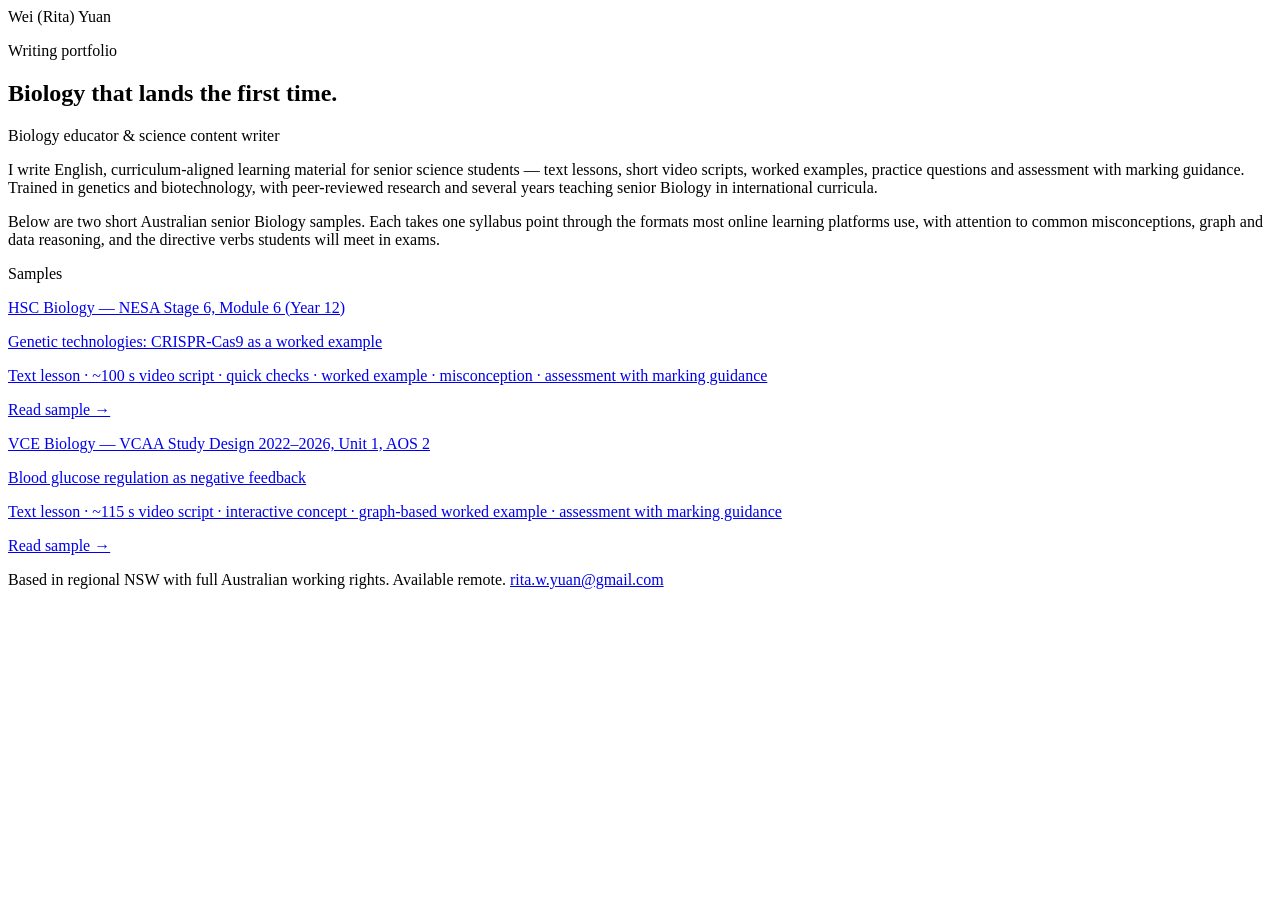
==== index.html @ 73a4fca0 "Add initial index.html for writing portfolio This is the initial commit of the HTML file containing " ====
<!doctype html>
<html lang="en">
<head>
<meta charset="utf-8">
<meta name="viewport" content="width=device-width, initial-scale=1">
<title>Wei (Rita) Yuan — Biology educator &amp; science content writer</title>
<meta name="description" content="Writing portfolio of Wei (Rita) Yuan: HSC and VCE Biology samples, video scripts, worked examples, assessment with marking guidance.">
<link rel="preconnect" href="https://fonts.googleapis.com">
<link rel="preconnect" href="https://fonts.gstatic.com" crossorigin>
<link href="https://fonts.googleapis.com/css2?family=Fraunces:opsz,wght@9..144,300..600&family=Source+Serif+4:opsz,wght@8..60,300..600&family=Inter:wght@400;500;600&display=swap" rel="stylesheet">
<link rel="stylesheet" href="styles.css">
</head>
<body>
<nav class="container nav">
  <span class="name">Wei (Rita) Yuan</span>
</nav>

<main>

  <section class="container hero">
    <p class="eyebrow">Writing portfolio</p>
    <h1>Biology that lands the first time.</h1>
    <p class="role">Biology educator &amp; science content writer</p>
    <div class="lede">
      <p>I write English, curriculum-aligned learning material for senior science students — text lessons, short video scripts, worked examples, practice questions and assessment with marking guidance. Trained in genetics and biotechnology, with peer-reviewed research and several years teaching senior Biology in international curricula.</p>
      <p>Below are two short Australian senior Biology samples. Each takes one syllabus point through the formats most online learning platforms use, with attention to common misconceptions, graph and data reasoning, and the directive verbs students will meet in exams.</p>
    </div>
  </section>

  <section class="container samples">
    <p class="eyebrow">Samples</p>

    <a class="sample-card" href="hsc.html">
      <p class="meta">HSC Biology — NESA Stage 6, Module 6 (Year 12)</p>
      <p class="title">Genetic technologies: CRISPR-Cas9 as a worked example</p>
      <p class="formats">Text lesson · ~100&nbsp;s video script · quick checks · worked example · misconception · assessment with marking guidance</p>
      <span class="arrow">Read sample →</span>
    </a>

    <a class="sample-card" href="vce.html">
      <p class="meta">VCE Biology — VCAA Study Design 2022–2026, Unit 1, AOS 2</p>
      <p class="title">Blood glucose regulation as negative feedback</p>
      <p class="formats">Text lesson · ~115&nbsp;s video script · interactive concept · graph-based worked example · assessment with marking guidance</p>
      <span class="arrow">Read sample →</span>
    </a>
  </section>

  <section class="container about">
    <p>Based in regional NSW with full Australian working rights. Available remote. <a href="mailto:rita.w.yuan@gmail.com">rita.w.yuan@gmail.com</a></p>
  </section>

</main>

</body>
</html>
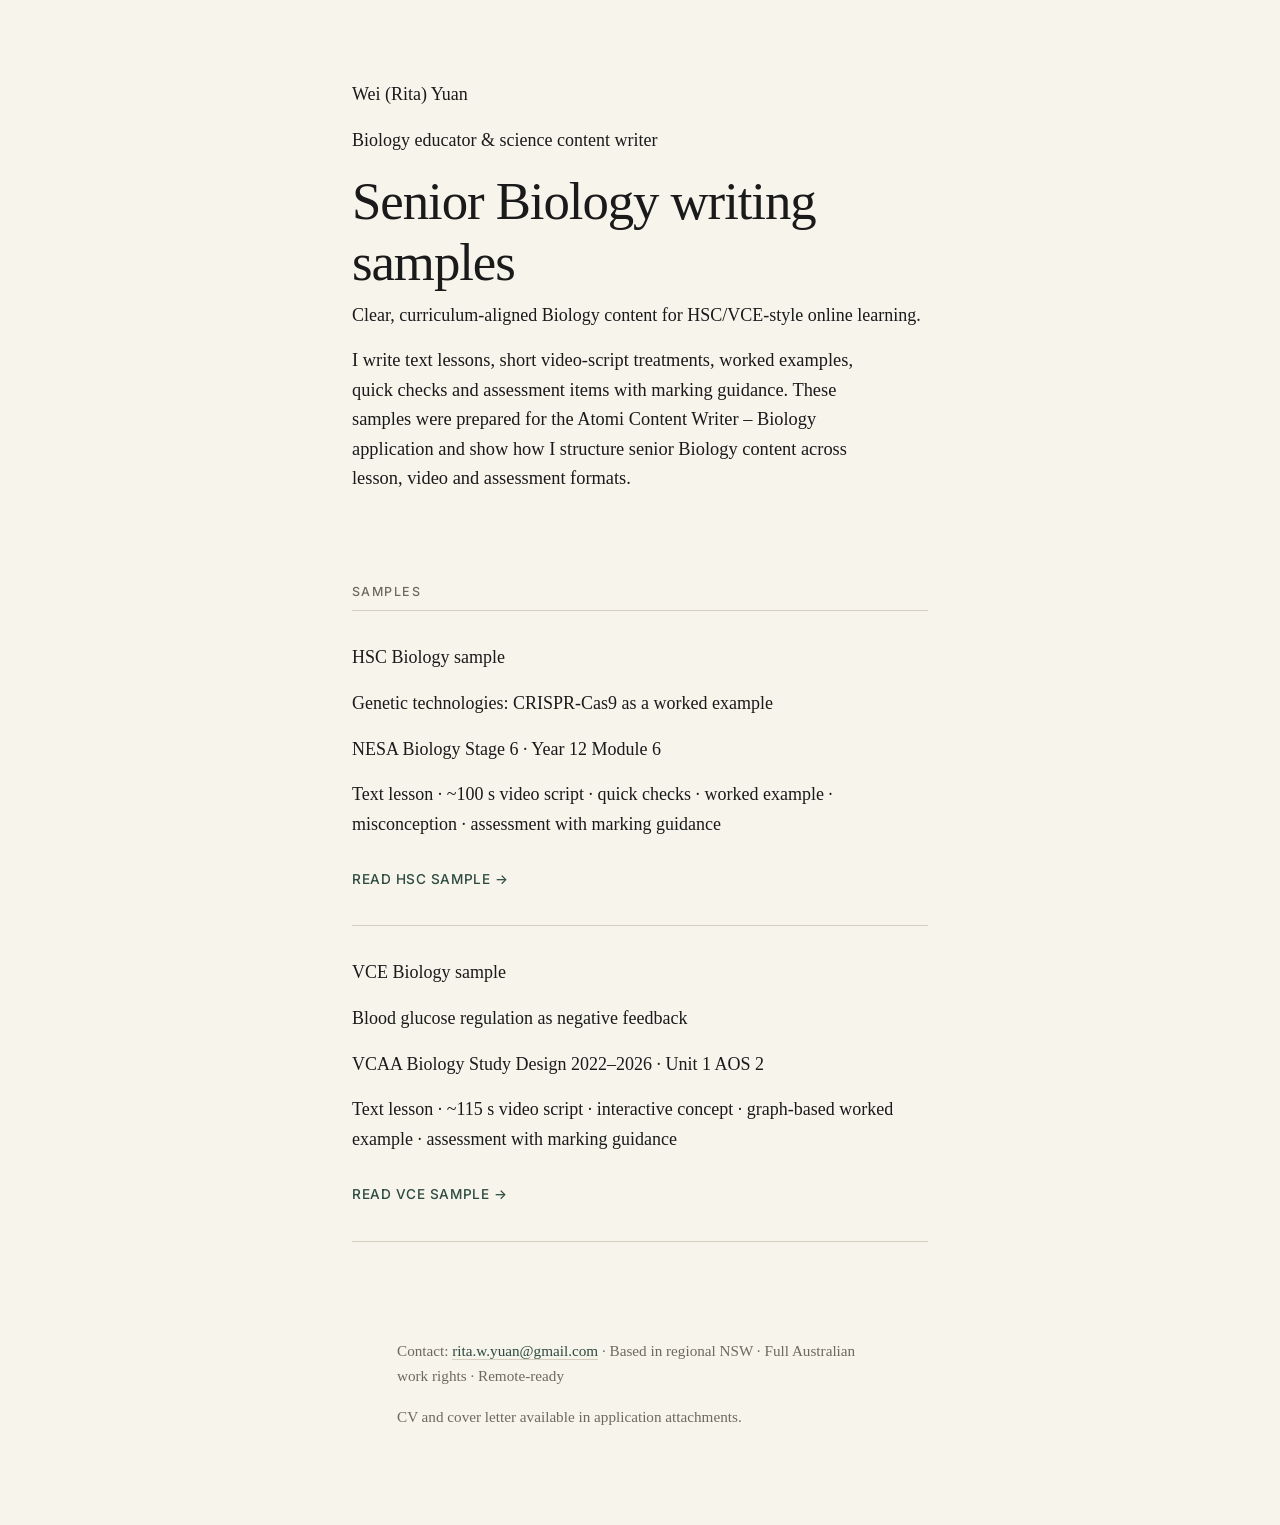
==== commit 803a4708: "Polish index.html: Inter font, formal heading, shorter intro, clearer card hierarchy, fuller footer" ====
--- a/index.html
+++ b/index.html
@@ -3,27 +3,24 @@
 <head>
 <meta charset="utf-8">
 <meta name="viewport" content="width=device-width, initial-scale=1">
-<title>Wei (Rita) Yuan — Biology educator &amp; science content writer</title>
-<meta name="description" content="Writing portfolio of Wei (Rita) Yuan: HSC and VCE Biology samples, video scripts, worked examples, assessment with marking guidance.">
+<title>Wei (Rita) Yuan — Senior Biology writing samples</title>
+<meta name="description" content="Senior Biology writing samples by Wei (Rita) Yuan: HSC and VCE curriculum-aligned lessons, video scripts, worked examples, and assessment with marking guidance.">
 <link rel="preconnect" href="https://fonts.googleapis.com">
 <link rel="preconnect" href="https://fonts.gstatic.com" crossorigin>
-<link href="https://fonts.googleapis.com/css2?family=Fraunces:opsz,wght@9..144,300..600&family=Source+Serif+4:opsz,wght@8..60,300..600&family=Inter:wght@400;500;600&display=swap" rel="stylesheet">
+<link href="https://fonts.googleapis.com/css2?family=Inter:wght@400;500;600;700&display=swap" rel="stylesheet">
 <link rel="stylesheet" href="styles.css">
 </head>
 <body>
-<nav class="container nav">
-  <span class="name">Wei (Rita) Yuan</span>
-</nav>
 
 <main>
 
   <section class="container hero">
-    <p class="eyebrow">Writing portfolio</p>
-    <h1>Biology that lands the first time.</h1>
-    <p class="role">Biology educator &amp; science content writer</p>
+    <p class="author-name">Wei (Rita) Yuan</p>
+    <p class="author-role">Biology educator &amp; science content writer</p>
+    <h1>Senior Biology writing samples</h1>
+    <p class="tagline">Clear, curriculum-aligned Biology content for HSC/VCE-style online learning.</p>
     <div class="lede">
-      <p>I write English, curriculum-aligned learning material for senior science students — text lessons, short video scripts, worked examples, practice questions and assessment with marking guidance. Trained in genetics and biotechnology, with peer-reviewed research and several years teaching senior Biology in international curricula.</p>
-      <p>Below are two short Australian senior Biology samples. Each takes one syllabus point through the formats most online learning platforms use, with attention to common misconceptions, graph and data reasoning, and the directive verbs students will meet in exams.</p>
+      <p>I write text lessons, short video-script treatments, worked examples, quick checks and assessment items with marking guidance. These samples were prepared for the Atomi Content Writer – Biology application and show how I structure senior Biology content across lesson, video and assessment formats.</p>
     </div>
   </section>
 
@@ -31,22 +28,25 @@
     <p class="eyebrow">Samples</p>
 
     <a class="sample-card" href="hsc.html">
-      <p class="meta">HSC Biology — NESA Stage 6, Module 6 (Year 12)</p>
-      <p class="title">Genetic technologies: CRISPR-Cas9 as a worked example</p>
-      <p class="formats">Text lesson · ~100&nbsp;s video script · quick checks · worked example · misconception · assessment with marking guidance</p>
-      <span class="arrow">Read sample →</span>
+      <p class="card-title">HSC Biology sample</p>
+      <p class="card-topic">Genetic technologies: CRISPR-Cas9 as a worked example</p>
+      <p class="card-meta">NESA Biology Stage 6 · Year 12 Module 6</p>
+      <p class="card-formats">Text lesson · ~100&nbsp;s video script · quick checks · worked example · misconception · assessment with marking guidance</p>
+      <span class="arrow">Read HSC sample →</span>
     </a>
 
     <a class="sample-card" href="vce.html">
-      <p class="meta">VCE Biology — VCAA Study Design 2022–2026, Unit 1, AOS 2</p>
-      <p class="title">Blood glucose regulation as negative feedback</p>
-      <p class="formats">Text lesson · ~115&nbsp;s video script · interactive concept · graph-based worked example · assessment with marking guidance</p>
-      <span class="arrow">Read sample →</span>
+      <p class="card-title">VCE Biology sample</p>
+      <p class="card-topic">Blood glucose regulation as negative feedback</p>
+      <p class="card-meta">VCAA Biology Study Design 2022–2026 · Unit 1 AOS 2</p>
+      <p class="card-formats">Text lesson · ~115&nbsp;s video script · interactive concept · graph-based worked example · assessment with marking guidance</p>
+      <span class="arrow">Read VCE sample →</span>
     </a>
   </section>
 
   <section class="container about">
-    <p>Based in regional NSW with full Australian working rights. Available remote. <a href="mailto:rita.w.yuan@gmail.com">rita.w.yuan@gmail.com</a></p>
+    <p>Contact: <a href="mailto:rita.w.yuan@gmail.com">rita.w.yuan@gmail.com</a> · Based in regional NSW · Full Australian work rights · Remote-ready</p>
+    <p class="about-note">CV and cover letter available in application attachments.</p>
   </section>
 
 </main>
--- a/styles.css
+++ b/styles.css
@@ -0,0 +1,337 @@
+/* ---------- tokens ---------- */
+:root {
+  --bg: #F7F4EC;
+  --ink: #1A1A1A;
+  --ink-muted: #6E6960;
+  --accent: #2C4A3E;
+  --accent-soft: #EFE9D5;
+  --rule: #D4CEBE;
+  --callout-bg: #F1ECDC;
+  --callout-rule: #C9B97A;
+  --misc-bg: #EDE6D2;
+
+  --serif-display: 'Fraunces', Georgia, 'Times New Roman', serif;
+  --serif-body: 'Source Serif 4', Georgia, 'Times New Roman', serif;
+  --sans: 'Inter', -apple-system, BlinkMacSystemFont, 'Segoe UI', sans-serif;
+
+  --measure: 64ch;
+  --gap: 1.25rem;
+}
+
+/* ---------- reset / base ---------- */
+*, *::before, *::after { box-sizing: border-box; }
+html { -webkit-text-size-adjust: 100%; }
+body {
+  margin: 0;
+  background: var(--bg);
+  color: var(--ink);
+  font-family: var(--serif-body);
+  font-size: 18px;
+  line-height: 1.65;
+  font-weight: 400;
+  -webkit-font-smoothing: antialiased;
+  font-feature-settings: 'kern', 'liga';
+}
+
+/* ---------- layout ---------- */
+.container {
+  max-width: var(--measure);
+  margin: 0 auto;
+  padding: 0 1.5rem;
+}
+.wide { max-width: 80ch; }
+
+/* ---------- nav ---------- */
+.nav {
+  padding: 1.5rem 0 0;
+  font-family: var(--sans);
+  font-size: 0.82rem;
+  letter-spacing: 0.04em;
+  color: var(--ink-muted);
+  text-transform: uppercase;
+}
+.nav a { color: var(--ink-muted); text-decoration: none; border-bottom: 1px solid transparent; }
+.nav a:hover { color: var(--ink); border-bottom-color: var(--ink); }
+.nav .name { color: var(--ink); }
+.nav .back { display: inline-block; margin-top: 0.25rem; }
+
+/* ---------- type ---------- */
+h1, h2, h3, h4 {
+  font-family: var(--serif-display);
+  font-weight: 500;
+  color: var(--ink);
+  margin: 2.25rem 0 0.75rem;
+  line-height: 1.15;
+  letter-spacing: -0.01em;
+  font-variation-settings: 'opsz' 36, 'SOFT' 30;
+}
+h1 {
+  font-size: clamp(2.2rem, 4.6vw, 3.3rem);
+  font-weight: 400;
+  letter-spacing: -0.02em;
+  margin: 0 0 0.5rem;
+  font-variation-settings: 'opsz' 144, 'SOFT' 50;
+}
+h2 {
+  font-size: clamp(1.5rem, 2.6vw, 1.85rem);
+  margin-top: 3rem;
+  padding-top: 1.5rem;
+  border-top: 1px solid var(--rule);
+}
+h3 {
+  font-size: 1.2rem;
+  font-weight: 600;
+  margin-top: 2rem;
+}
+h4 {
+  font-size: 1rem;
+  font-weight: 600;
+  margin-top: 1.5rem;
+}
+p { margin: 0 0 1rem; }
+strong { font-weight: 600; color: var(--ink); }
+em { font-style: italic; }
+
+/* ---------- eyebrow / labels ---------- */
+.eyebrow {
+  font-family: var(--sans);
+  font-size: 0.78rem;
+  letter-spacing: 0.12em;
+  text-transform: uppercase;
+  color: var(--ink-muted);
+  margin: 0 0 0.5rem;
+  font-weight: 500;
+}
+
+/* ---------- landing-specific ---------- */
+.hero {
+  padding: 5rem 0 3.5rem;
+}
+.hero .role {
+  font-family: var(--serif-display);
+  font-size: clamp(1.1rem, 1.8vw, 1.3rem);
+  color: var(--ink-muted);
+  font-style: italic;
+  font-weight: 400;
+  margin: 0 0 2rem;
+}
+.lede {
+  font-size: 1.15rem;
+  line-height: 1.6;
+  color: var(--ink);
+  max-width: 58ch;
+}
+.lede p { margin-bottom: 1rem; }
+
+.samples {
+  padding: 1rem 0 4rem;
+}
+.sample-card {
+  display: block;
+  text-decoration: none;
+  color: var(--ink);
+  padding: 2rem 0;
+  border-top: 1px solid var(--rule);
+  transition: padding-left 0.2s ease;
+}
+.sample-card:last-of-type { border-bottom: 1px solid var(--rule); }
+.sample-card:hover { padding-left: 0.5rem; }
+.sample-card .title {
+  font-family: var(--serif-display);
+  font-size: 1.6rem;
+  font-weight: 500;
+  margin: 0.5rem 0 0.4rem;
+  line-height: 1.25;
+  letter-spacing: -0.01em;
+}
+.sample-card .meta {
+  font-family: var(--sans);
+  font-size: 0.85rem;
+  color: var(--ink-muted);
+  margin: 0 0 0.75rem;
+}
+.sample-card .formats {
+  font-size: 0.95rem;
+  color: var(--ink-muted);
+  font-style: italic;
+}
+.sample-card .arrow {
+  display: inline-block;
+  margin-top: 0.75rem;
+  font-family: var(--sans);
+  font-size: 0.85rem;
+  letter-spacing: 0.04em;
+  text-transform: uppercase;
+  color: var(--accent);
+  font-weight: 500;
+}
+.sample-card:hover .arrow { color: var(--ink); }
+
+.about {
+  padding: 2rem 0 5rem;
+  color: var(--ink-muted);
+  font-size: 0.95rem;
+}
+.about a { color: var(--accent); text-decoration: none; border-bottom: 1px solid var(--rule); }
+.about a:hover { border-bottom-color: var(--accent); }
+
+/* ---------- sample page typography ---------- */
+.sample-header {
+  padding: 2rem 0 3rem;
+  border-bottom: 1px solid var(--rule);
+  margin-bottom: 2.5rem;
+}
+.sample-header h1 {
+  font-size: clamp(1.8rem, 3.6vw, 2.6rem);
+  margin: 0.4rem 0 0.6rem;
+}
+.sample-header .subtitle {
+  font-family: var(--serif-display);
+  font-style: italic;
+  font-size: 1.15rem;
+  color: var(--ink-muted);
+  margin: 0;
+  font-weight: 400;
+}
+
+.prose ul, .prose ol {
+  margin: 0 0 1rem;
+  padding-left: 1.4rem;
+}
+.prose li { margin: 0.3rem 0; }
+
+.prose blockquote {
+  margin: 1.5rem 0;
+  padding: 0.25rem 0 0.25rem 1.25rem;
+  border-left: 3px solid var(--accent);
+  font-family: var(--serif-display);
+  font-style: italic;
+  font-size: 1.1rem;
+  color: var(--ink);
+  line-height: 1.5;
+}
+.prose blockquote p { margin: 0.5rem 0; }
+
+.prose code {
+  font-family: 'JetBrains Mono', ui-monospace, SFMono-Regular, Menlo, monospace;
+  font-size: 0.9em;
+  background: var(--accent-soft);
+  padding: 0.05em 0.35em;
+  border-radius: 2px;
+}
+
+.prose hr {
+  border: none;
+  border-top: 1px solid var(--rule);
+  margin: 2.5rem 0;
+}
+
+/* ---------- callouts (the signature element) ---------- */
+.callout {
+  margin: 1.75rem 0;
+  padding: 1rem 1.25rem 0.5rem;
+  background: var(--callout-bg);
+  border-left: 3px solid var(--callout-rule);
+  position: relative;
+}
+.callout .label {
+  font-family: var(--sans);
+  font-size: 0.72rem;
+  letter-spacing: 0.12em;
+  text-transform: uppercase;
+  color: var(--accent);
+  font-weight: 600;
+  display: block;
+  margin-bottom: 0.4rem;
+}
+.callout p { margin: 0.4rem 0; }
+.callout p:last-child { margin-bottom: 0.5rem; }
+
+.callout.misconception { background: var(--misc-bg); border-left-color: #B85C3E; }
+.callout.misconception .label { color: #8A3F26; }
+
+.callout.worked { background: #ECECDB; border-left-color: var(--accent); }
+.callout.worked .label { color: var(--accent); }
+
+.callout.exam-trap { background: #ECE7D2; border-left-color: #6B5A2E; }
+.callout.exam-trap .label { color: #6B5A2E; }
+
+/* ---------- tables ---------- */
+.prose table {
+  width: 100%;
+  border-collapse: collapse;
+  margin: 1.5rem 0;
+  font-size: 0.94rem;
+  border-top: 1px solid var(--ink);
+  border-bottom: 1px solid var(--ink);
+}
+.prose th, .prose td {
+  text-align: left;
+  padding: 0.7rem 0.75rem;
+  vertical-align: top;
+  border-bottom: 1px solid var(--rule);
+}
+.prose th {
+  font-family: var(--sans);
+  font-size: 0.78rem;
+  letter-spacing: 0.06em;
+  text-transform: uppercase;
+  font-weight: 600;
+  color: var(--ink);
+  background: transparent;
+}
+.prose tbody tr:last-child td { border-bottom: none; }
+.prose td:first-child {
+  font-family: var(--sans);
+  font-size: 0.85rem;
+  color: var(--ink-muted);
+  white-space: nowrap;
+  font-variant-numeric: tabular-nums;
+  width: 4.5rem;
+}
+
+/* video script table specific */
+.script-table td:nth-child(2) { font-family: var(--serif-body); }
+.script-table td:nth-child(3) {
+  font-family: var(--sans);
+  font-size: 0.85rem;
+  color: var(--ink-muted);
+  font-style: italic;
+}
+
+/* assessment marking guide table */
+.prose details {
+  margin: 1rem 0;
+}
+
+/* ---------- footer ---------- */
+.footer {
+  padding: 3rem 0 4rem;
+  font-family: var(--sans);
+  font-size: 0.85rem;
+  color: var(--ink-muted);
+  border-top: 1px solid var(--rule);
+  margin-top: 4rem;
+}
+.footer p { margin: 0.3rem 0; }
+.footer a { color: var(--ink-muted); text-decoration: none; border-bottom: 1px solid var(--rule); }
+.footer a:hover { color: var(--ink); border-bottom-color: var(--ink); }
+
+/* ---------- responsive ---------- */
+@media (max-width: 640px) {
+  body { font-size: 17px; }
+  .hero { padding: 3rem 0 2.5rem; }
+  .prose table { font-size: 0.86rem; }
+  .prose td:first-child { width: auto; }
+  .container { padding: 0 1.25rem; }
+}
+
+@media (prefers-reduced-motion: reduce) {
+  * { transition: none !important; animation: none !important; }
+}
+
+/* ---------- print ---------- */
+@media print {
+  body { background: white; color: black; }
+  .nav, .footer { display: none; }
+}
